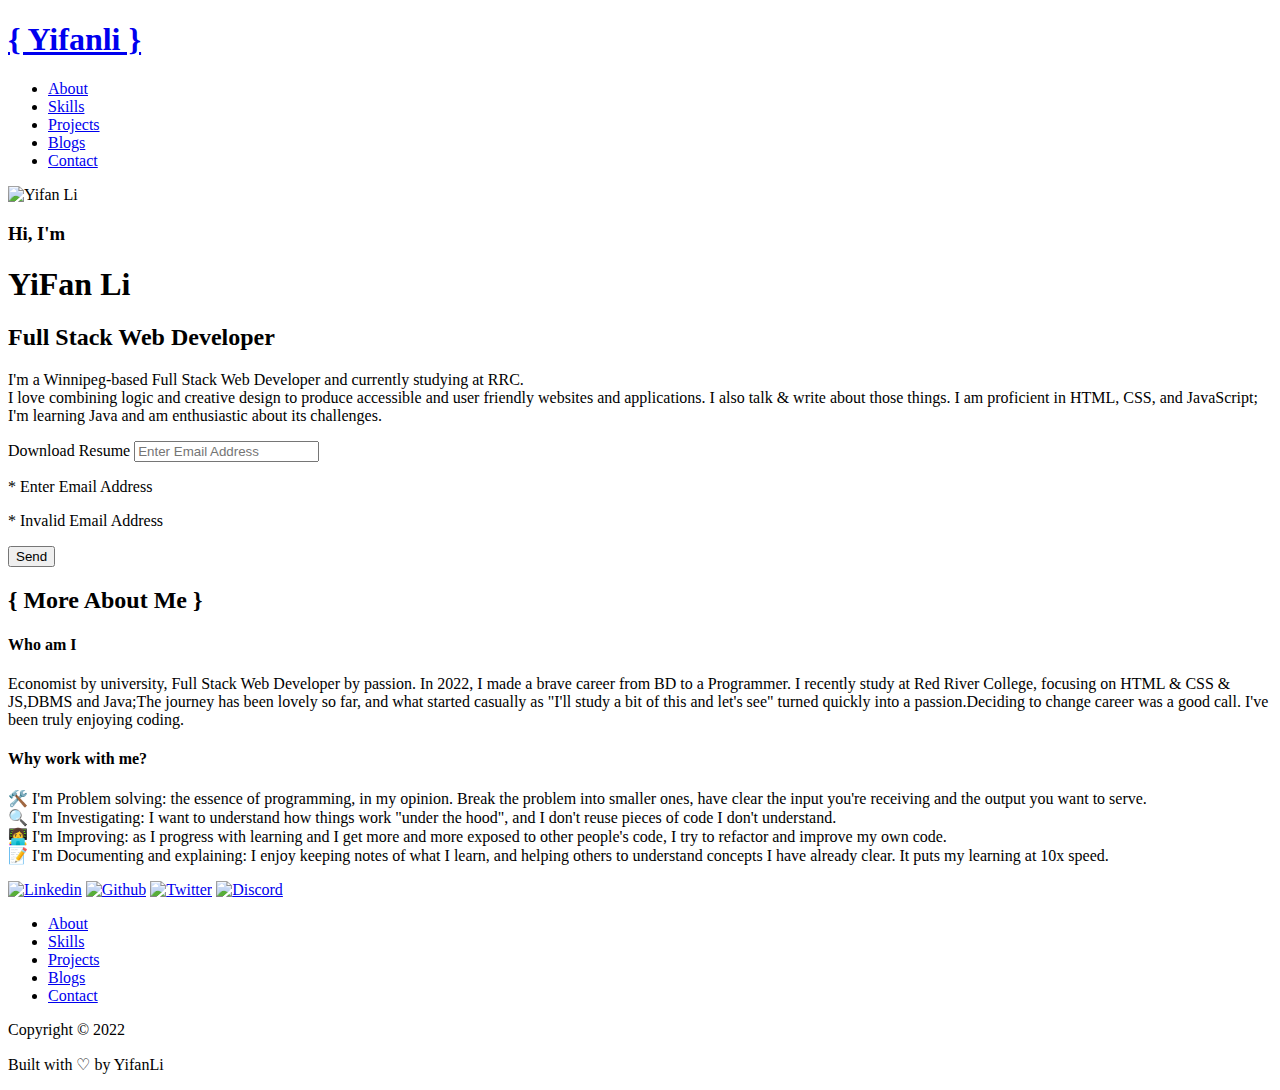
==== index.html @ c6c2f2fa "Create index.html" ====
<!-------f-----------

    Project 4
    Name: Yifan Li 
    Date: 2022.12.14
    Description:Website Development & Deployment


-------------------->

<!DOCTYPE html>
<html lang="en">
  <head>
    <meta charset="UTF-8">
    <meta http-equiv="X-UA-Compatible" content="IE=edge">
    <meta name="viewport" content="width=device-width, initial-scale=1.0" >
    <!-- google font -->
    <link rel="preconnect" href="https://fonts.googleapis.com">
    <link rel="preconnect" href="https://fonts.gstatic.com" crossorigin>
    <link href="https://fonts.googleapis.com/css2?family=JetBrains+Mono:wght@100;400;700;900&display=swap" rel="stylesheet">

    <!--CSS Styles -->
    <link rel="stylesheet" href="css/home_style.css">
    <title>Yifan Li Website </title>
  </head>

  <body>
    <header id="header">
        <!-- Navbar -->
        <nav id="navbar" class="navbar">
            <h1><a href="#home" class="home-link"> { Yifanli } </a>  </h1>
            <ul>
              <li><a href="index.html" class="nav-link">About </a></li>
              <li><a href="skills.html" class="nav-link">Skills </a></li>
              <li><a href="skills.html" class="nav-link">Projects </a></li>
              <li><a href="skills.html" class="nav-link">Blogs </a></li>
              <li><a href="contact.html" class="nav-link">Contact </a></li>
            </ul>
        </nav>
    </header>
    
    <!-- Intro Section -->
    <section class="intro" id="intro">
        <!-- set pfp -->
        <img src="images/avatar.png" alt="Yifan Li" class="intro_img">
        <!-- set intro text -->
        <div class="intro_text">
            <h3>Hi, I'm</h3>
            <h1 class="intro_title ">
               <strong> YiFan Li </strong> <br></h1>
            <h2 class="intro_subtitle"> Full Stack Web Developer </h2>
            <div class="intro_body ">
                <p>
                    I'm a Winnipeg-based Full Stack Web Developer
                  and currently studying at RRC. <br>I love combining logic and creative design to
                   produce accessible and user friendly websites and applications.
                   I also talk & write about those things.
                    I am proficient in HTML, CSS, and JavaScript; I'm learning Java and 
                    am enthusiastic about its challenges.
                </p>
            </div>
            
            <!-- input your email  -->
            <div class="intro_resume">
                <label for="email"> Download Resume </label>
                <input id="email" name="email" type="text" placeholder="Enter Email Address">
                <p class="emailerror error" id="email_error">* Enter Email Address</p>
                <p class="emailerror error" id="emailformat_error">* Invalid Email Address</p>
                <button type="submit" id="submit">Send</button>
            </div>
        </div>
    </section>


    <!-- More about -->
    <section class="about" id="about">
        <h2 class="about_heading"> { More About Me } </h2>
        <h4> Who am I </h4>
        <p>
          Economist by university, Full Stack Web Developer by passion.
          In 2022, I made a brave career from BD to a Programmer.                   
          I recently study at Red River College, focusing on HTML & CSS & JS,DBMS and Java;The journey has been lovely so far, 
          and what started casually as "I'll study a bit of this and let's see" turned quickly into a passion.Deciding to change career was a good call. I've been truly enjoying coding.
        </p>

        <h4> Why work with me?</h4>
        <p>
          🛠️ I'm Problem solving: the essence of programming, in my opinion. Break the problem into smaller ones, 
          have clear the input you're receiving and the output you want to serve.<br>
          🔍 I'm Investigating: I want to understand how things work "under the hood", and I don't reuse pieces of code I don't understand.<br>
          👩‍💻 I'm Improving: as I progress with learning and I get more and more exposed to other people's code, I try to refactor and improve my own code.<br>
          📝 I'm Documenting and explaining: I enjoy keeping notes of what I learn, and helping others to understand concepts I have already clear. It puts my learning at 10x speed.
        </p>
    </section>

 
    <div class="socials" id="socials">
      <a href="#" target="_blank"><img src="icons/Linkedin.png" alt="Linkedin" loading="lazy"
        class="social_card"></a>
      <a href="#" target="_blank"><img src="icons/Github.png" alt="Github" loading="lazy"
          class="social_card"></a>
      <a href="#" target="_blank"><img src="icons/Twitter.png" alt="Twitter" loading="lazy"
        class="social_card"></a>
      <a href="#" target="_blank"><img src="icons/Discord.png" alt="Discord" loading="lazy"
          class="social_card"></a>
    </div>


    <!-- Footer section -->
    <footer id="footer">
        <!-- Social accounts - Fixed to the right -->
     
      <div class="footer_nav">
          <ul>
            <li><a href="index.html" class="nav-link">About </a></li>
            <li><a href="skills.html" class="nav-link">Skills </a></li>
            <li><a href="skills.html" class="nav-link">Projects </a></li>
            <li><a href="skills.html" class="nav-link">Blogs </a></li>
            <li><a href="contact.html" class="nav-link">Contact </a></li>
          </ul>
      </div>
       
      <div class="footer_copyright">
        <p> Copyright &copy; 2022</p>
        <p> Built with ♡ by YifanLi</p>
      </div>
    </footer>

    <!-- Website scripts -->
    <script src="JS/home.js"></script>

  </body>
</html>
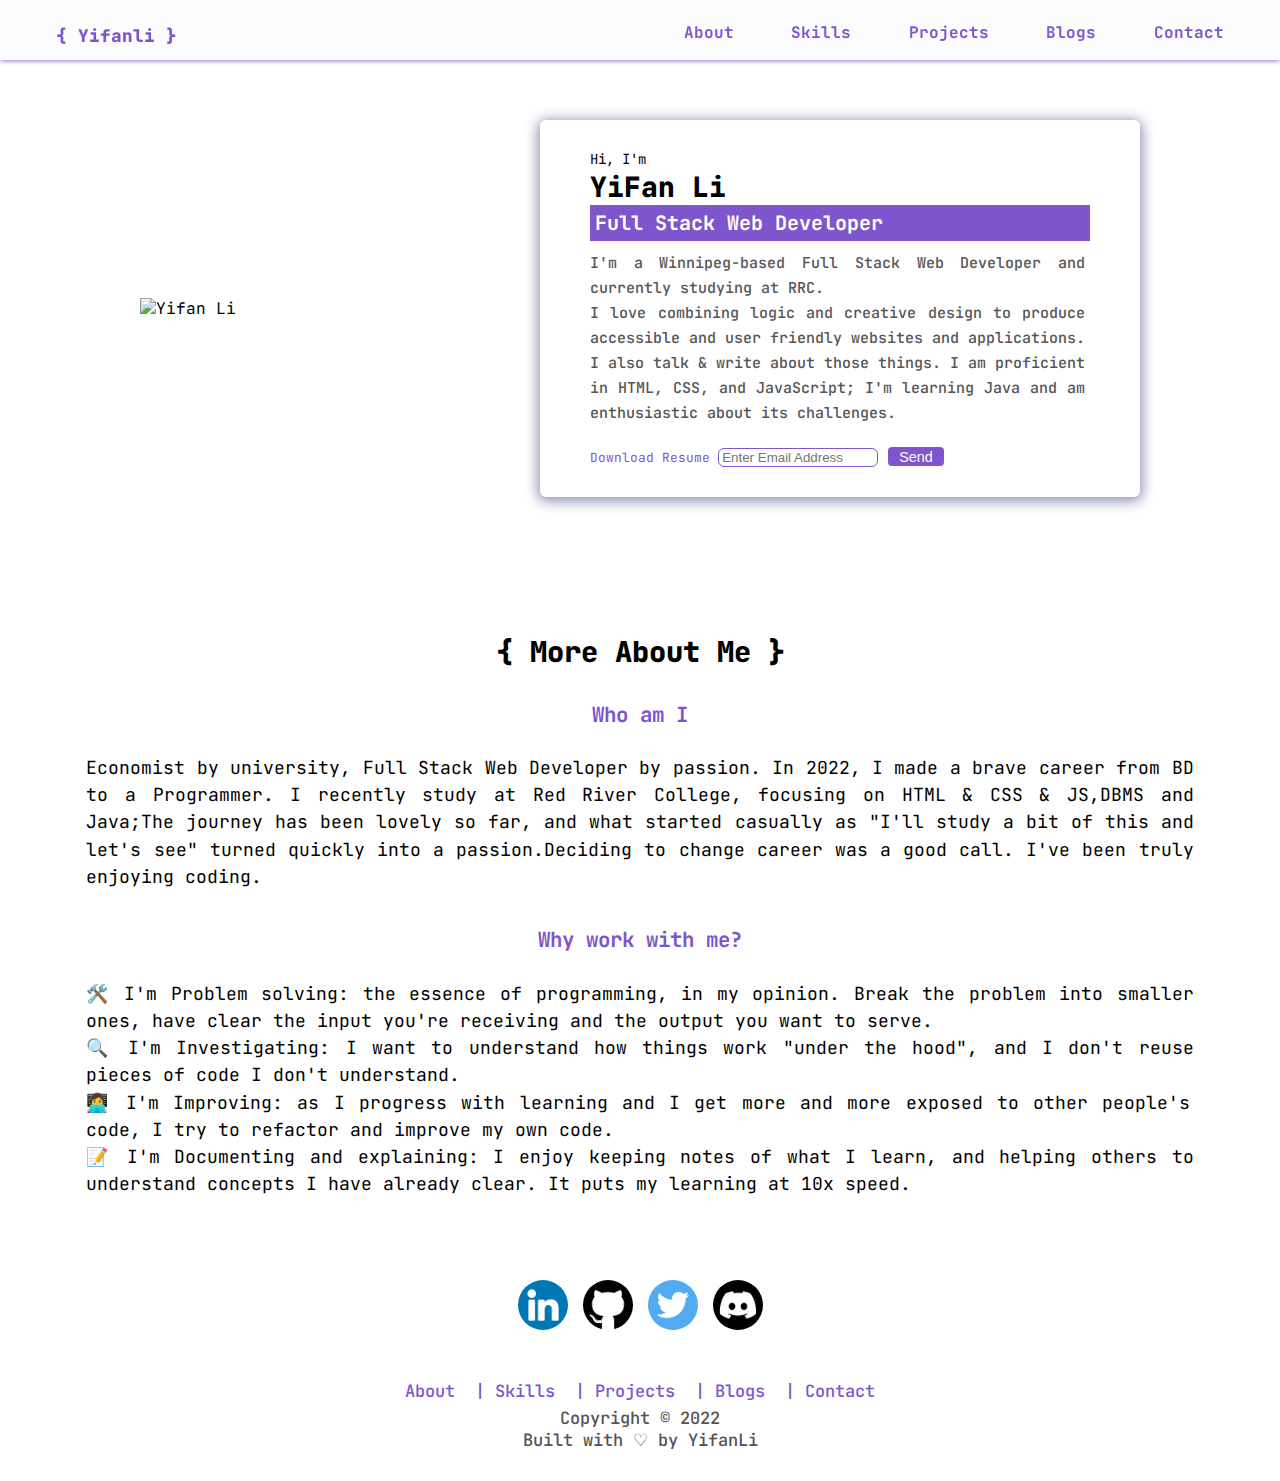
==== commit ae6ae16e: "Add files via upload" ====
--- a/index.html
+++ b/index.html
@@ -130,4 +130,4 @@
     <script src="JS/home.js"></script>
 
   </body>
-</html>
+</html>--- a/css/home_style.css
+++ b/css/home_style.css
@@ -0,0 +1,477 @@
+/*
+
+    Project 4
+    Name: Yifan Li 
+    Date: 2022.12.14
+    Description:Website Development & Deployment
+
+*/
+
+
+/* variables   */
+:root{
+  --font-family: "JetBrains Mono", monospace;
+  --normal-font: 400;
+  --bold-font: 700;
+  --bolder-font: 900;
+  --bg-color: #fcfcfc;
+
+  --primary-color: #7f55cd;
+  --secondary-color: #ff7235;
+  --primary-shadow: #8b8eaf;
+  --secondary-shadow: #a17a69;
+  --bottom-margin: 0.5rem;
+  --bottom-margin-2: 1rem;
+  --line-height: 1.7rem;
+  --transition: 0.3s;
+}
+
+/* CSS resets */
+*{
+  margin: 0;
+  padding: 0;
+  box-sizing: border-box;
+}
+
+ul{
+  list-style: none;
+}
+
+a{
+  text-decoration: none;
+  color: var(--primary-color);
+}
+
+a:hover{
+  color: var(--secondary-color); 
+}
+
+
+body{
+  font-family: var(--font-family);
+}
+
+/* nav bar */
+#navbar{
+  width: 100%;
+  height: 60px;
+  position: fixed;
+  top: 0;
+  left: 0;
+  z-index: 1;
+  display: flex;
+  align-items: center;
+  justify-content: space-between;
+  background-color: var(--bg-color);
+  padding: 1.2rem 3.5rem;
+  box-shadow: 0 3px 5px  rgba(0,0,0,0.2);
+  transition: var(--transition);
+}
+
+#navbar:hover{
+  box-shadow: 0 1.2px 5px var(--primary-color); 
+}
+
+
+#navbar h1 a{
+  margin: 0px;
+  padding: 0px;
+  font-weight: var(--bolder-font);
+  font-size: 1.1rem;
+}
+
+#navbar ul{
+  align-items: center;
+  display: flex;
+  gap: 3.6rem;
+}
+
+#navbar ul li{
+  margin-top:5px;
+  font-weight: var(--bold-font);
+
+}
+
+#navbar ul li a{
+  transition: var(--transition);
+  font-size: 1rem;
+}
+
+#navbar ul li a:hover{
+  color: var(--secondary-color);
+  opacity: 0.8;
+  border-bottom: 3px solid var(--secondary-color);
+}
+
+.burger-menu {
+  color: var(--primary-color);
+  font-size: 2rem;
+  border: 0;
+  background-color: transparent;
+  cursor: pointer;
+  display: none;
+}
+
+.intro{
+  max-width: 1500px; 
+  display: flex;
+  align-items: center;
+  justify-content: center;
+  margin:auto; 
+  gap: 50px;
+  
+  margin-top: 120px;
+  margin-bottom: 120px;
+}
+
+.intro_img{
+  width: 350px;
+}
+
+
+.intro_text{
+  width:600px;
+  padding: 30px 50px;
+  border-radius: 6px;
+  box-shadow: 0px 2px 13px 2px var(--primary-shadow); 
+  transition: var(--transition);
+}
+
+.intro_text:hover{
+  box-shadow: 0px 3px 15px 2px var(--primary-shadow); 
+}
+
+.intro h3{
+  font-size: 14px;
+  font-weight: normal;
+}
+
+.intro h1{
+  font-size: 28px;
+}
+
+.intro h2{
+  width: 500px;
+  font-size: 20px;
+  color: white;
+  font-weight: var(--bold-font);
+  background-color: var(--primary-color);
+  padding: 0.3rem;
+}
+
+
+.intro_body p{
+  width: 495px;
+  text-align: justify;
+  line-height:25px;
+  font-size: 15px;
+  font-weight: 500;
+  color:rgb(87, 86, 86);
+  margin-top: 10px;
+}
+
+.intro_resume{
+  margin-top: 20px;
+}
+
+.intro_resume label{
+  font-size: 0.8rem;
+  /* display: flex; */
+  align-items: top;
+  font-weight: var(--normal-font);
+  color: var(--primary-color);
+  cursor: pointer;
+}
+
+.intro_resume input{
+  width: 10rem;
+  height: 1.2rem;
+  padding: 0.2rem;
+  align-items: top;
+  border: 1px solid var(--primary-color);
+  border-radius: 6px;
+  outline: none;
+  transition: var(--transition);
+}
+
+.intro_resume input:focus{
+  border: 1px solid var(--secondary-color);
+}
+
+.intro_resume button{
+  width: 3.5rem;
+  height: 1.2rem;
+  border: 0;
+  border-radius: 4px;
+  background-color: var(--primary-color);
+  color: var(--bg-color);
+  font-size: 0.9rem;
+  font-weight: var(--normal-font);
+  cursor: pointer;
+  transition: var(--transition);
+}
+
+.intro_resume button:hover{
+  opacity: 0.8;
+}
+
+/* about me */
+.about{
+  max-width: 1500px; 
+  padding: 1rem 5rem;
+}
+
+.about h4{
+  margin-bottom: 20px;
+  margin-top: 30px;
+  font-weight: 700;
+  text-align: center;
+
+} 
+
+.about_heading{
+  font-size: 1.8rem;
+  font-weight: 900;  
+  text-align: center;
+
+}
+
+.about h4{
+  font-size: 1.3rem;
+  font-weight: 700;
+  color: #7f55cd;
+}
+
+.about p{
+  font-size: 18px;
+  line-height: var(--line-height);
+  padding: 0.4rem;
+  text-align: justify;
+  transition: 0.15s;
+  margin-bottom: 30px;
+  background-color:#fff;
+
+}
+
+.about p:hover{
+  background-color: #f5f5f5;
+}
+
+.about button{
+  display: block;
+  margin: 0 auto;
+  width: 150px;
+  height: 40px;
+  border: 0;
+  border-radius: 6px;
+  background-color: var(--primary-color);
+  color: var(--bg-color);
+  font-size: 20px;
+  cursor: pointer;
+  transition: var(--transition);
+}
+
+.about button:hover, .about button:focus{
+  opacity: 0.8;
+}
+
+
+
+.socials{
+  display:flex;
+  align-items: center;
+  justify-content: center;
+  margin: 0 auto;
+  margin-top: 30px;
+  margin-bottom: 50px;
+  gap: 15px;
+}
+
+/* .socials{
+  display: flex;
+  flex-direction: column;
+  position: fixed;
+  right: 1%;
+  bottom: 20%;
+} */
+
+.social_card{
+  width: 50px;
+  height: 50px;
+  background-color: #fff;
+  border-radius: 50%;
+  display: flex;
+  justify-content: center;
+  align-items: center;
+  transition: var(--transition);
+}
+
+.social_card:hover{
+  box-shadow: 0 3px 10px var(--secondary-shadow);
+}
+
+/* footer */
+#footer{
+  width:100%;
+  text-align: center;
+  margin: 0 auto;
+  font-size: var(--normal-font);
+  margin-bottom: 30px;
+  font-size: 17px;
+  font-weight: 500;
+}
+
+.footer_nav ul{
+  display: flex;
+  justify-content: center;
+  align-items: center;
+  gap: 10px;
+}
+
+.footer_nav li:not(:last-child)::after{
+  content: "|";
+  margin-left: 10px;
+  color: var(--primary-color);
+}
+
+.footer_copyright{
+  margin-top: 5px;
+  color:rgb(84, 83, 83);
+}
+
+/* media queries */
+
+/* Max-width 950px */
+@media screen and (max-width:1020px) { 
+ 
+ #navbar{
+  gap: 10px;
+ }
+
+  #navbar ul{
+    margin:0 auto;
+    display: flex;
+    justify-content: space-between;
+    align-items: center;
+    gap: 18px;
+  }
+
+  .intro_text{
+    width: 70%;
+    padding: 10px 10px 10px 30px; 
+  }
+
+  .intro{
+    gap: 20px;
+    margin-bottom:50px;
+  }
+
+  .intro_img{
+    width: 250px;
+  }
+
+  .intro_text{
+    width: 60%;
+    padding: 10px 10px 10px 30px; 
+  }
+
+ 
+  .intro h2{
+    width: 90%;
+    padding: 5px;
+    font-size: 0.9rem;
+  }
+
+  .intro_body p{
+    width: 90%;
+    line-height: 20px;
+    font-size: 15px;
+  }
+
+  .about{
+    padding: 1rem 2rem;
+  }
+
+  .about_heading{
+    font-size: 1.2rem;
+  }
+
+  .about h4{
+    font-size: 1.1rem;
+  }
+
+
+
+}
+
+
+/* Max-width 800px */
+@media screen and (max-width:800px) {
+    #navbar{
+      padding: 10px;
+      height:50px;
+    }
+  
+    #navbar h1{
+      display: none;
+    }
+  
+    #navbar ul{
+      margin:0 auto;
+      display: flex;
+      justify-content: space-between;
+      align-items: center;
+      gap: 22px;
+    }
+
+    #navbar ul li a{
+      font-size: 0.9rem;
+    }
+
+    .intro{
+      flex-direction: column;
+      gap: 50px;
+      margin-bottom:50px;
+    }
+
+    .intro_img{
+      width: 350px;
+    }
+
+    .intro_text{
+      width: 80%;
+      padding: 10px 10px 10px 30px; 
+    }
+
+   
+    .intro h2{
+      width: 90%;
+      padding: 5px;
+      font-size: 0.9rem;
+    }
+
+    .intro_body p{
+      width: 90%;
+      line-height: 20px;
+      font-size: 15px;
+    }
+
+    .about{
+      padding: 1rem 2rem;
+    }
+
+    .about_heading{
+      font-size: 1.2rem;
+    }
+
+    .about h4{
+      font-size: 1.1rem;
+    }
+
+
+  }
+  
+    
+   
+
+  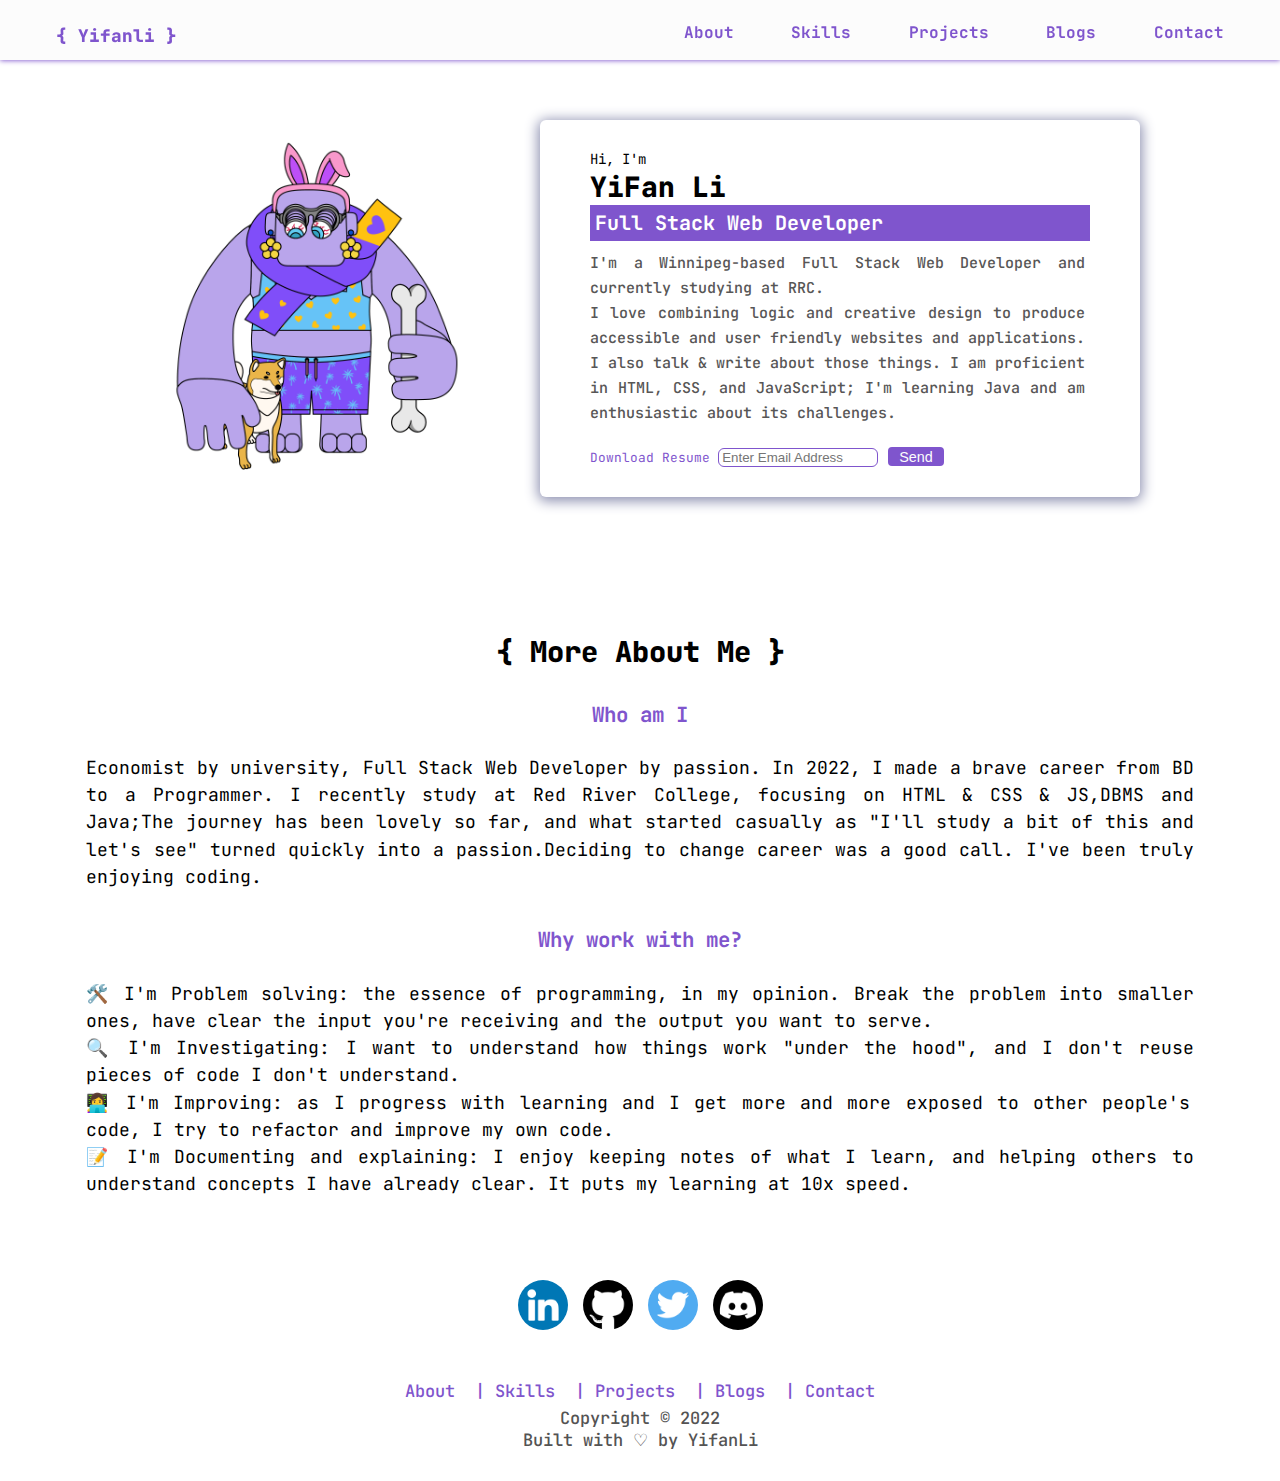
==== commit 06450a2e: "Update index.html" ====
--- a/index.html
+++ b/index.html
@@ -42,7 +42,7 @@
     <!-- Intro Section -->
     <section class="intro" id="intro">
         <!-- set pfp -->
-        <img src="images/avatar.png" alt="Yifan Li" class="intro_img">
+        <img src="icons/avatar.png" alt="Yifan Li" class="intro_img">
         <!-- set intro text -->
         <div class="intro_text">
             <h3>Hi, I'm</h3>
@@ -130,4 +130,4 @@
     <script src="JS/home.js"></script>
 
   </body>
-</html>+</html>
